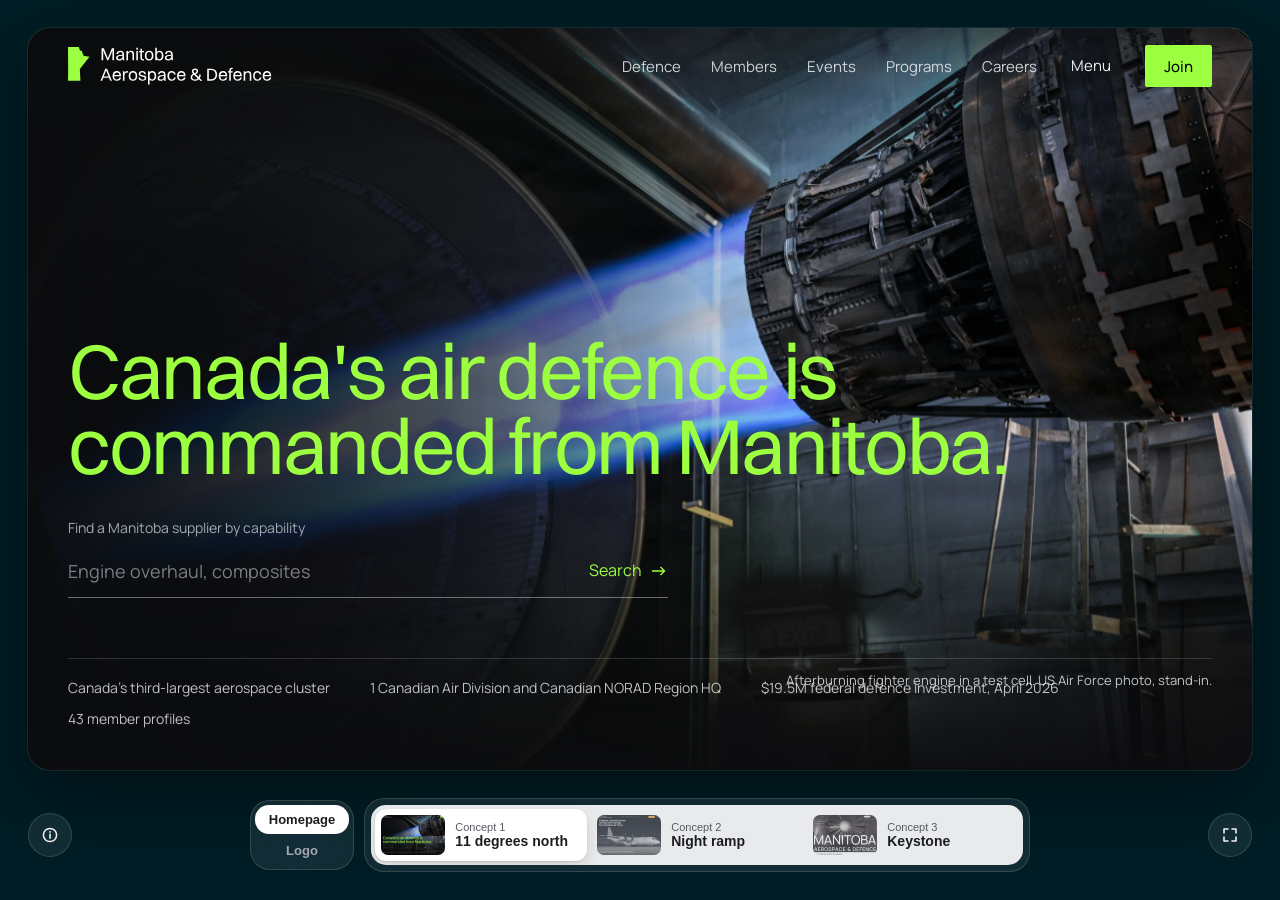
==== index.html @ 2113ad86 "Manitoba Aerospace & Defence: logo and homepage concepts Co-Authored-By: Claude Opus 5.5 <noreply@an" ====
<!doctype html>
<html lang="en-CA">
<head>
<meta charset="utf-8">
<meta name="viewport" content="width=device-width, initial-scale=1, viewport-fit=cover">
<meta name="robots" content="noindex, nofollow, noarchive">
<title>Manitoba Aerospace &amp; Defence concepts</title>
<style>
  :root {
    --bg: #001D25; /* mode40 navy */
    --glass: rgba(255, 255, 255, 0.07);
    --line: rgba(255, 255, 255, 0.14);
    --text: #f2f2f0;
    --muted: #a3a7ae;
    --ink: #1c1d21;
    --ink-2: #6b6f77;
    --gap: 28px;
    --radius: 22px;
    --below: 132px; /* set from the controls' real height in JS */
    --font: -apple-system, BlinkMacSystemFont, "SF Pro Text", "Helvetica Neue", Arial, sans-serif;
  }
  * { box-sizing: border-box; margin: 0; }
  html, body { height: 100%; background: var(--bg); color: var(--text); font-family: var(--font); -webkit-font-smoothing: antialiased; overflow: hidden; }
  button, a { -webkit-tap-highlight-color: transparent; }

  /* the live homepage, full width, scrolling inside a rounded box */
  .frame {
    position: fixed; inset: var(--gap) var(--gap) var(--below) var(--gap);
    border-radius: var(--radius); overflow: hidden; background: #fff;
    box-shadow: 0 0 0 1px rgba(255, 255, 255, 0.08), 0 24px 70px rgba(0, 0, 0, 0.45);
    transition: inset .3s ease, border-radius .3s ease;
  }
  .frame iframe { display: block; width: 100%; height: 100%; border: 0; }

  /* bottom row: About on the left, concept selector in the middle, full screen on the right */
  .controls {
    position: fixed; z-index: 10; left: var(--gap); right: var(--gap);
    bottom: calc(var(--gap) + env(safe-area-inset-bottom));
    display: grid; grid-template-columns: 1fr auto 1fr; align-items: center; gap: 12px;
    pointer-events: none;
    transition: opacity .25s ease, transform .3s ease;
  }
  .controls > * { pointer-events: auto; }

  .pill {
    all: unset; box-sizing: border-box; cursor: pointer; height: 44px; padding: 0 16px;
    pointer-events: auto; /* all: unset would inherit pointer-events: none from .controls */
    display: inline-flex; align-items: center; gap: 8px; white-space: nowrap;
    font: 600 13px/1 var(--font); color: var(--text); text-decoration: none;
    background: var(--glass); border: 1px solid var(--line); border-radius: 999px;
    -webkit-backdrop-filter: blur(22px) saturate(150%); backdrop-filter: blur(22px) saturate(150%);
    transition: background-color .2s ease, border-color .2s ease;
  }
  .pill:hover { background: rgba(255, 255, 255, 0.14); border-color: rgba(255, 255, 255, 0.28); }
  .pill svg { flex: none; }
  .fs .i-close, body.is-full .fs .i-open { display: none; }
  body.is-full .fs .i-close { display: block; }
  .about { justify-self: start; }
  .center { display: flex; align-items: center; gap: 10px; }
  /* homepage or logo view of the chosen concept */
  .views { display: grid; grid-template-rows: 1fr 1fr; gap: 3px; padding: 4px; height: 70px; box-sizing: border-box; background: var(--glass); border: 1px solid var(--line); border-radius: 20px; -webkit-backdrop-filter: blur(22px) saturate(150%); backdrop-filter: blur(22px) saturate(150%); }
  .views button { all: unset; box-sizing: border-box; pointer-events: auto; cursor: pointer; padding: 0 14px; border-radius: 14px; font: 600 13px/1 var(--font); color: var(--muted); display: flex; align-items: center; justify-content: center; transition: background-color .2s ease, color .2s ease; }
  .views button:hover { color: var(--text); background: rgba(255, 255, 255, 0.1); }
  .views button[aria-pressed="true"] { background: #fff; color: var(--ink); }
  .fs { justify-self: end; }
  /* the full screen toggle stays put when the controls hide */
  .fs { position: relative; z-index: 12; }

  .dock {
    display: flex; align-items: center; gap: 18px;
    padding: 6px 18px 6px 6px;
    background: var(--glass); border: 1px solid var(--line); border-radius: 20px;
    -webkit-backdrop-filter: blur(22px) saturate(150%); backdrop-filter: blur(22px) saturate(150%);
  }

  /* concept tabs: one light segmented control, three equal tabs */
  .tabs {
    list-style: none; padding: 4px; display: grid; grid-template-columns: repeat(3, 212px); gap: 4px;
    background: rgba(255, 255, 255, 0.9); border-radius: 15px;
  }
  .tabs button {
    all: unset; box-sizing: border-box; cursor: pointer; width: 100%; height: 52px;
    display: flex; align-items: center; gap: 10px; padding: 0 10px 0 6px; border-radius: 11px;
    color: var(--ink); transition: background-color .2s ease, box-shadow .2s ease;
  }
  .tabs button:hover { background: rgba(0, 0, 0, 0.05); }
  .tabs button[aria-current="true"] { background: #fff; box-shadow: 0 1px 2px rgba(0, 0, 0, 0.12), 0 6px 16px rgba(0, 0, 0, 0.1); }
  .tabs img { flex: none; width: 64px; height: 40px; object-fit: cover; border-radius: 7px; display: block; opacity: .75; transition: opacity .2s ease; }
  .tabs button[aria-current="true"] img, .tabs button:hover img { opacity: 1; }
  .tabs .num { display: block; font-size: 11px; color: #555960; }
  .tabs .name { display: block; font-size: 14px; font-weight: 600; white-space: nowrap; overflow: hidden; text-overflow: ellipsis; }
  .tabs button > span { min-width: 0; }
  .tabs button:focus-visible { outline-color: var(--ink); outline-offset: -2px; }

  .credit { display: flex; align-items: center; gap: 10px; white-space: nowrap; }
  .credit img { display: block; width: 26px; height: 26px; }
  .credit b { display: block; font-size: 13px; font-weight: 600; color: var(--text); }
  .credit span { display: block; font-size: 12px; color: var(--muted); margin-top: 1px; }

  button:focus-visible, a:focus-visible { outline: 2px solid #fff; outline-offset: 3px; }

  /* full screen: the box fills the window, everything but the toggle steps aside */
  body.is-full .frame { inset: 0; border-radius: 0; box-shadow: none; }
  body.is-full .fs { background: rgba(0, 29, 37, 0.85); box-shadow: 0 10px 30px rgba(0, 0, 0, 0.35); }
  body.is-full .center, body.is-full .about { opacity: 0; pointer-events: none; transform: translateY(12px); }
  .center, .about { transition: opacity .25s ease, transform .3s ease; }

  @media (max-width: 1480px) {
    .pill .label { display: none; }
    .pill { width: 44px; padding: 0; justify-content: center; }
  }
  @media (max-width: 1320px) { .dock .credit { display: none; } .dock { padding-right: 6px; } }
  @media (max-width: 1180px) {
    .tabs .name { font-size: 13px; }
    .tabs { grid-template-columns: repeat(3, 168px); }
    .tabs img { width: 48px; }
  }
  @media (max-width: 960px) {
    :root { --gap: 12px; --radius: 16px; }
    .controls { grid-template-columns: auto auto 1fr auto; grid-template-areas: "dock dock dock dock" "about views credit fs"; row-gap: 8px; column-gap: 8px; bottom: calc(var(--gap) + env(safe-area-inset-bottom)); }
    .center { display: contents; }
    .views { grid-area: views; grid-template-rows: none; grid-template-columns: auto auto; height: 40px; border-radius: 999px; padding: 3px; }
    .views button { padding: 0 10px; font-size: 12px; border-radius: 999px; }
    .dock { grid-area: dock; padding: 4px; border-radius: 16px; }
    .about { grid-area: about; }
    .fs { grid-area: fs; }
    .dock .credit { display: none; }
    .credit.compact { grid-area: credit; display: flex; justify-content: center; min-width: 0; }
    .credit.compact span span { display: none; }
    .credit.compact img { width: 20px; height: 20px; }
    .credit.compact b { font-size: 12px; }
    .credit.compact span { font-size: 11px; }
    .tabs { width: 100%; grid-template-columns: repeat(3, minmax(0, 1fr)); padding: 3px; gap: 3px; border-radius: 12px; }
    .tabs button { height: 48px; flex-direction: column; justify-content: center; gap: 3px; padding: 4px; }
    .tabs img { width: 100%; height: 22px; border-radius: 5px; }
    .tabs .num { display: none; }
    .tabs .name { font-size: 11.5px; }
    .pill { height: 40px; width: 40px; }
  }
  @media (min-width: 961px) { .credit.compact { display: none; } }
  .rotate-hint { display: none; position: fixed; z-index: 5; left: 50%; transform: translateX(-50%); top: calc(var(--gap) + 16px); font: 600 12px/1 var(--font); color: var(--ink); background: rgba(255,255,255,.92); padding: 9px 14px; border-radius: 999px; white-space: nowrap; pointer-events: none; }
  @media (max-width: 700px) and (orientation: portrait) { body.is-logo .rotate-hint { display: block; } }
  @media (prefers-reduced-motion: reduce) { * { transition: none !important; } }
</style>
</head>
<body>



<div class="controls">
  <a class="pill about" id="about" href="about.html" aria-label="About these concepts">
    <svg viewBox="0 0 16 16" width="16" height="16" aria-hidden="true"><circle cx="8" cy="8" r="6.6" fill="none" stroke="currentColor" stroke-width="1.5"/><path d="M8 7.2v4" stroke="currentColor" stroke-width="1.6" stroke-linecap="round"/><circle cx="8" cy="4.9" r=".95" fill="currentColor"/></svg>
    <span class="label">About these concepts</span>
  </a>
  <div class="center">
  <div class="views" role="group" aria-label="Show">
    <button type="button" data-view="home" aria-pressed="true">Homepage</button>
    <button type="button" data-view="logo" aria-pressed="false">Logo</button>
  </div>

  <nav class="dock" aria-label="Choose a concept">
    <ol class="tabs">
      <li><button type="button" data-target="concept-1" aria-current="true">
        <img src="img/concept-1-thumb.jpg" alt="">
        <span><span class="num">Concept 1</span><span class="name">11 degrees north</span></span>
      </button></li>
      <li><button type="button" data-target="concept-2" aria-current="false">
        <img src="img/concept-2-thumb.jpg" alt="">
        <span><span class="num">Concept 2</span><span class="name">Night ramp</span></span>
      </button></li>
      <li><button type="button" data-target="concept-3" aria-current="false">
        <img src="img/concept-3-thumb.jpg" alt="">
        <span><span class="num">Concept 3</span><span class="name">Keystone</span></span>
      </button></li>
    </ol>
    <p class="credit"><img src="img/mode40-mark-white.svg" width="26" height="26" alt=""><span><b>Built by mode40</b><span>Strategy &amp; Creative</span></span></p>
  </nav>
  </div>

  <p class="credit compact" aria-hidden="true"><img src="img/mode40-mark-white.svg" width="20" height="20" alt=""><span><b>Built by mode40</b><span>Strategy &amp; Creative</span></span></p>

  <button type="button" class="pill fs" id="fs" aria-pressed="false" aria-label="Full screen">
    <svg class="i-open" viewBox="0 0 16 16" width="16" height="16" aria-hidden="true"><path d="M2 6V2h4M10 2h4v4M14 10v4h-4M6 14H2v-4" fill="none" stroke="currentColor" stroke-width="1.6" stroke-linecap="round" stroke-linejoin="round"/></svg>
    <svg class="i-close" viewBox="0 0 16 16" width="16" height="16" aria-hidden="true"><path d="M6 2v4H2M14 6h-4V2M10 14v-4h4M2 10h4v4" fill="none" stroke="currentColor" stroke-width="1.6" stroke-linecap="round" stroke-linejoin="round"/></svg>
    <span class="label">Full screen</span>
  </button>
</div>

<div class="frame"><iframe id="view" src="concept-1/" title="Manitoba Aerospace &amp; Defence concept"></iframe></div>
<p class="rotate-hint" aria-hidden="true">Turn your phone sideways to see the logo board</p>

<script>
  const view = document.getElementById('view');
  const fs = document.getElementById('fs');
  const about = document.getElementById('about');
  const buttons = [...document.querySelectorAll('.tabs button')];
  const ids = buttons.map(b => b.dataset.target);

  const viewBtns = [...document.querySelectorAll('.views button')];
  let mode = 'home';
  function show(id, push) {
    if (!ids.includes(id)) id = ids[0];
    const src = id + '/' + (mode === 'logo' ? 'logo-sheet.html' : '');
    if (!view.src.endsWith(src)) view.src = src;
    buttons.forEach(b => b.setAttribute('aria-current', String(b.dataset.target === id)));
    viewBtns.forEach(b => b.setAttribute('aria-pressed', String(b.dataset.view === mode)));
    about.href = 'about.html#' + id + (mode === 'logo' ? '-logo' : '');
    document.body.classList.toggle('is-logo', mode === 'logo');
    if (push) history.replaceState(null, '', '#' + id + (mode === 'logo' ? '-logo' : ''));
  }
  const current = () => buttons.find(b => b.getAttribute('aria-current') === 'true').dataset.target;
  viewBtns.forEach(b => b.addEventListener('click', () => { mode = b.dataset.view; show(current(), true); }));

  // the logo sheets are fixed 1920x1080 boards: scale to fit, centre, letterbox in the board's own colour
  function fitSheet() {
    const doc = view.contentDocument;
    if (mode !== 'logo' || !doc || !doc.body) return;
    const z = Math.min(view.clientWidth / 1920, view.clientHeight / 1080);
    const b = doc.body, bg = getComputedStyle(b).backgroundColor;
    Object.assign(b.style, { zoom: z, width: '1920px', height: '1080px', margin: '0', overflow: 'hidden', position: 'absolute',
      left: ((view.clientWidth / z - 1920) / 2) + 'px', top: ((view.clientHeight / z - 1080) / 2) + 'px' });
    Object.assign(doc.documentElement.style, { background: bg === 'rgba(0, 0, 0, 0)' ? '#0b0c0e' : bg, height: '100%', overflow: 'hidden' });
  }
  view.addEventListener('load', fitSheet);
  new ResizeObserver(fitSheet).observe(view);

  // Escape leaves full screen even when focus is inside the concept page
  view.addEventListener('load', () => {
    try { view.contentDocument.addEventListener('keydown', e => { if (e.key === 'Escape') setFull(false); }); } catch (e) {}
  });

  // a little room under each mockup's footer so the controls never cover the end of the page
  view.addEventListener('load', () => {
    const doc = view.contentDocument;
    if (!doc || !doc.body || mode === 'logo') return;
    const last = [...doc.body.children].reverse().find(el => !['SCRIPT', 'STYLE'].includes(el.tagName));
    const pad = doc.createElement('div');
    pad.setAttribute('aria-hidden', 'true');
    pad.style.height = '24px';
    pad.style.background = last ? getComputedStyle(last).backgroundColor : 'transparent';
    doc.body.appendChild(pad);
  });

  const controls = document.querySelector('.controls');
  function fitBand() {
    const gap = parseFloat(getComputedStyle(document.documentElement).getPropertyValue('--gap')) || 28;
    document.documentElement.style.setProperty('--below', (controls.offsetHeight + gap * 2) + 'px');
  }
  new ResizeObserver(fitBand).observe(controls);
  addEventListener('resize', fitBand);
  fitBand();

  // one toggle in one place: Full screen in, Exit full screen out
  function setFull(on) {
    document.body.classList.toggle('is-full', on);
    document.querySelectorAll('.center, .about').forEach(el => { el.inert = on; });
    fs.setAttribute('aria-pressed', String(on));
    fs.setAttribute('aria-label', on ? 'Exit full screen' : 'Full screen');
    fs.querySelector('.label').textContent = on ? 'Exit full screen' : 'Full screen';
  }
  fs.addEventListener('click', () => setFull(!document.body.classList.contains('is-full')));
  document.addEventListener('keydown', e => { if (e.key === 'Escape') setFull(false); });

  buttons.forEach(b => b.addEventListener('click', () => show(b.dataset.target, true)));
  if (/-logo$/.test(location.hash)) mode = 'logo';
  show(location.hash.slice(1).replace(/-logo$/, ''), false);
  addEventListener('hashchange', () => { mode = /-logo$/.test(location.hash) ? 'logo' : 'home'; show(location.hash.slice(1).replace(/-logo$/, ''), false); });
</script>
</body>
</html>
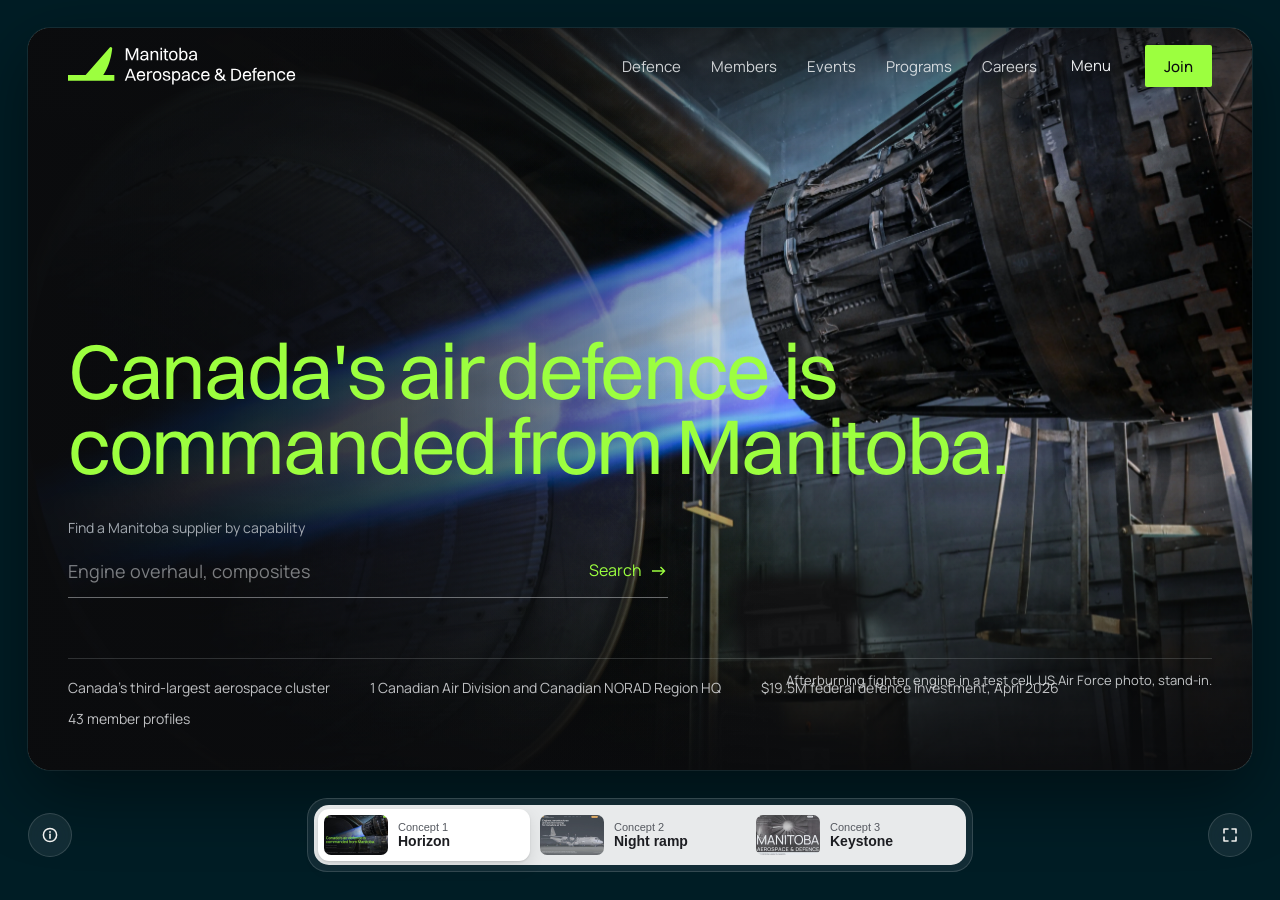
==== commit 3f85c8e7: "New logos per concept (horizon wing, keystone M, lintel); logo view removed Co-Authored-By: Claude O" ====
--- a/index.html
+++ b/index.html
@@ -57,11 +57,6 @@
   body.is-full .fs .i-close { display: block; }
   .about { justify-self: start; }
   .center { display: flex; align-items: center; gap: 10px; }
-  /* homepage or logo view of the chosen concept */
-  .views { display: grid; grid-template-rows: 1fr 1fr; gap: 3px; padding: 4px; height: 70px; box-sizing: border-box; background: var(--glass); border: 1px solid var(--line); border-radius: 20px; -webkit-backdrop-filter: blur(22px) saturate(150%); backdrop-filter: blur(22px) saturate(150%); }
-  .views button { all: unset; box-sizing: border-box; pointer-events: auto; cursor: pointer; padding: 0 14px; border-radius: 14px; font: 600 13px/1 var(--font); color: var(--muted); display: flex; align-items: center; justify-content: center; transition: background-color .2s ease, color .2s ease; }
-  .views button:hover { color: var(--text); background: rgba(255, 255, 255, 0.1); }
-  .views button[aria-pressed="true"] { background: #fff; color: var(--ink); }
   .fs { justify-self: end; }
   /* the full screen toggle stays put when the controls hide */
   .fs { position: relative; z-index: 12; }
@@ -117,10 +112,8 @@
   }
   @media (max-width: 960px) {
     :root { --gap: 12px; --radius: 16px; }
-    .controls { grid-template-columns: auto auto 1fr auto; grid-template-areas: "dock dock dock dock" "about views credit fs"; row-gap: 8px; column-gap: 8px; bottom: calc(var(--gap) + env(safe-area-inset-bottom)); }
+    .controls { grid-template-columns: auto 1fr auto; grid-template-areas: "dock dock dock" "about credit fs"; row-gap: 8px; column-gap: 8px; bottom: calc(var(--gap) + env(safe-area-inset-bottom)); }
     .center { display: contents; }
-    .views { grid-area: views; grid-template-rows: none; grid-template-columns: auto auto; height: 40px; border-radius: 999px; padding: 3px; }
-    .views button { padding: 0 10px; font-size: 12px; border-radius: 999px; }
     .dock { grid-area: dock; padding: 4px; border-radius: 16px; }
     .about { grid-area: about; }
     .fs { grid-area: fs; }
@@ -138,8 +131,6 @@
     .pill { height: 40px; width: 40px; }
   }
   @media (min-width: 961px) { .credit.compact { display: none; } }
-  .rotate-hint { display: none; position: fixed; z-index: 5; left: 50%; transform: translateX(-50%); top: calc(var(--gap) + 16px); font: 600 12px/1 var(--font); color: var(--ink); background: rgba(255,255,255,.92); padding: 9px 14px; border-radius: 999px; white-space: nowrap; pointer-events: none; }
-  @media (max-width: 700px) and (orientation: portrait) { body.is-logo .rotate-hint { display: block; } }
   @media (prefers-reduced-motion: reduce) { * { transition: none !important; } }
 </style>
 </head>
@@ -153,16 +144,12 @@
     <span class="label">About these concepts</span>
   </a>
   <div class="center">
-  <div class="views" role="group" aria-label="Show">
-    <button type="button" data-view="home" aria-pressed="true">Homepage</button>
-    <button type="button" data-view="logo" aria-pressed="false">Logo</button>
-  </div>
 
   <nav class="dock" aria-label="Choose a concept">
     <ol class="tabs">
       <li><button type="button" data-target="concept-1" aria-current="true">
         <img src="img/concept-1-thumb.jpg" alt="">
-        <span><span class="num">Concept 1</span><span class="name">11 degrees north</span></span>
+        <span><span class="num">Concept 1</span><span class="name">Horizon</span></span>
       </button></li>
       <li><button type="button" data-target="concept-2" aria-current="false">
         <img src="img/concept-2-thumb.jpg" alt="">
@@ -187,7 +174,6 @@
 </div>
 
 <div class="frame"><iframe id="view" src="concept-1/" title="Manitoba Aerospace &amp; Defence concept"></iframe></div>
-<p class="rotate-hint" aria-hidden="true">Turn your phone sideways to see the logo board</p>
 
 <script>
   const view = document.getElementById('view');
@@ -196,33 +182,15 @@
   const buttons = [...document.querySelectorAll('.tabs button')];
   const ids = buttons.map(b => b.dataset.target);
 
-  const viewBtns = [...document.querySelectorAll('.views button')];
-  let mode = 'home';
   function show(id, push) {
     if (!ids.includes(id)) id = ids[0];
-    const src = id + '/' + (mode === 'logo' ? 'logo-sheet.html' : '');
+    const src = id + '/';
     if (!view.src.endsWith(src)) view.src = src;
     buttons.forEach(b => b.setAttribute('aria-current', String(b.dataset.target === id)));
-    viewBtns.forEach(b => b.setAttribute('aria-pressed', String(b.dataset.view === mode)));
-    about.href = 'about.html#' + id + (mode === 'logo' ? '-logo' : '');
-    document.body.classList.toggle('is-logo', mode === 'logo');
-    if (push) history.replaceState(null, '', '#' + id + (mode === 'logo' ? '-logo' : ''));
-  }
-  const current = () => buttons.find(b => b.getAttribute('aria-current') === 'true').dataset.target;
-  viewBtns.forEach(b => b.addEventListener('click', () => { mode = b.dataset.view; show(current(), true); }));
-
-  // the logo sheets are fixed 1920x1080 boards: scale to fit, centre, letterbox in the board's own colour
-  function fitSheet() {
-    const doc = view.contentDocument;
-    if (mode !== 'logo' || !doc || !doc.body) return;
-    const z = Math.min(view.clientWidth / 1920, view.clientHeight / 1080);
-    const b = doc.body, bg = getComputedStyle(b).backgroundColor;
-    Object.assign(b.style, { zoom: z, width: '1920px', height: '1080px', margin: '0', overflow: 'hidden', position: 'absolute',
-      left: ((view.clientWidth / z - 1920) / 2) + 'px', top: ((view.clientHeight / z - 1080) / 2) + 'px' });
-    Object.assign(doc.documentElement.style, { background: bg === 'rgba(0, 0, 0, 0)' ? '#0b0c0e' : bg, height: '100%', overflow: 'hidden' });
-  }
-  view.addEventListener('load', fitSheet);
-  new ResizeObserver(fitSheet).observe(view);
+    about.href = 'about.html#' + id;
+    if (push) history.replaceState(null, '', '#' + id);
+  }
+
 
   // Escape leaves full screen even when focus is inside the concept page
   view.addEventListener('load', () => {
@@ -232,7 +200,7 @@
   // a little room under each mockup's footer so the controls never cover the end of the page
   view.addEventListener('load', () => {
     const doc = view.contentDocument;
-    if (!doc || !doc.body || mode === 'logo') return;
+    if (!doc || !doc.body) return;
     const last = [...doc.body.children].reverse().find(el => !['SCRIPT', 'STYLE'].includes(el.tagName));
     const pad = doc.createElement('div');
     pad.setAttribute('aria-hidden', 'true');
@@ -262,9 +230,8 @@
   document.addEventListener('keydown', e => { if (e.key === 'Escape') setFull(false); });
 
   buttons.forEach(b => b.addEventListener('click', () => show(b.dataset.target, true)));
-  if (/-logo$/.test(location.hash)) mode = 'logo';
-  show(location.hash.slice(1).replace(/-logo$/, ''), false);
-  addEventListener('hashchange', () => { mode = /-logo$/.test(location.hash) ? 'logo' : 'home'; show(location.hash.slice(1).replace(/-logo$/, ''), false); });
+  show(location.hash.slice(1), false);
+  addEventListener('hashchange', () => show(location.hash.slice(1), false));
 </script>
 </body>
 </html>
